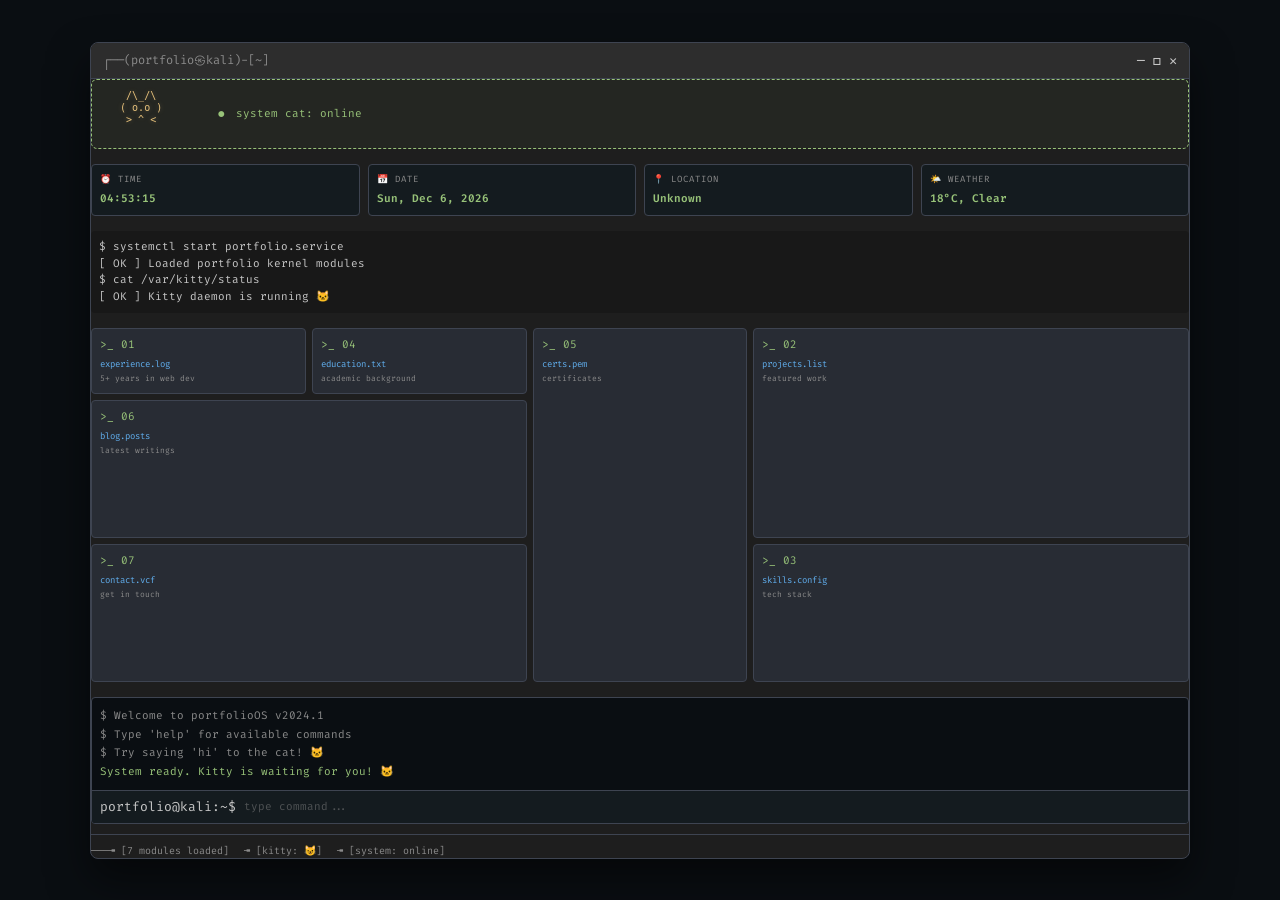
==== di9star/index.html @ 5495f99d "Add files via upload" ====
<!DOCTYPE html>
<html lang="en">
<head>
    <meta charset="UTF-8">
    <meta name="viewport" content="width=device-width, initial-scale=1.0">
    <title>portfolioOS | cat-powered terminal</title>
    

    <link rel="stylesheet" href="style.css">
    

    <link href="https://fonts.googleapis.com/css2?family=Fira+Code:wght@300;400;600;700&display=swap" rel="stylesheet">
</head>
<body>
    <div class="terminal-container">
        <!-- Terminal Header -->
        <div class="terminal-header">
            <div class="terminal-title">
                <span class="ascii-art">┌──(portfolio㉿kali)-[~]</span>
            </div>
            <div class="terminal-controls">
                <span class="control minimize">─</span>
                <span class="control maximize">□</span>
                <span class="control close">✕</span>
            </div>
        </div>


        <div class="terminal-body">

            <div class="kitty-section">
                <pre class="kitty-ascii" id="kitty">
    /\_/\
   ( o.o )
    > ^ <
                </pre>
                <div class="kitty-status">
                    <span class="status-blink">●</span> system cat: online
                </div>
            </div>


            <div class="widget-grid">
                <div class="widget time-widget">
                    <span class="widget-label">⏰ TIME</span>
                    <span class="widget-value" id="current-time">--:--:--</span>
                </div>
                <div class="widget date-widget">
                    <span class="widget-label">📅 DATE</span>
                    <span class="widget-value" id="current-date">--- -- ----</span>
                </div>
                <div class="widget location-widget">
                    <span class="widget-label">📍 LOCATION</span>
                    <span class="widget-value" id="user-location">detecting...</span>
                </div>
                <div class="widget weather-widget">
                    <span class="widget-label">🌤️ WEATHER</span>
                    <span class="widget-value" id="weather">loading...</span>
                </div>
            </div>


            <div class="boot-sequence">
                <p><span class="prompt">$</span> systemctl start portfolio.service</p>
                <p class="success">[  OK  ] Loaded portfolio kernel modules</p>
                <p><span class="prompt">$</span> cat /var/kitty/status</p>
                <p class="success">[  OK  ] Kitty daemon is running 🐱</p>
            </div>


            <div class="parent">

                <div class="div1" data-project="1" data-type="experience">
                    <h2>>_ 01</h2>
                    <span class="project-type">experience.log</span>
                    <span class="project-desc">5+ years in web dev</span>
                    <div class="project-details hidden">
                        • Senior Frontend Dev @ TechCorp (2022-now)<br>
                        • Full Stack @ StartupX (2020-2022)<br>
                        • Freelance (2018-2020)
                    </div>
                </div>
                

                <div class="div2" data-project="2" data-type="projects">
                    <h2>>_ 02</h2>
                    <span class="project-type">projects.list</span>
                    <span class="project-desc">featured work</span>
                    <div class="project-details hidden">
                        • E-commerce platform (React/Node)<br>
                        • Mobile banking app (React Native)<br>
                        • PortfolioOS (you're here!)
                    </div>
                </div>
                

                <div class="div3" data-project="3" data-type="skills">
                    <h2>>_ 03</h2>
                    <span class="project-type">skills.config</span>
                    <span class="project-desc">tech stack</span>
                    <div class="project-details hidden">
                        • Frontend: React, Vue, Svelte<br>
                        • Backend: Node, Python, Go<br>
                        • DevOps: Docker, AWS, CI/CD
                    </div>
                </div>
                

                <div class="div4" data-project="4" data-type="education">
                    <h2>>_ 04</h2>
                    <span class="project-type">education.txt</span>
                    <span class="project-desc">academic background</span>
                    <div class="project-details hidden">
                        • MS Computer Science @ Stanford<br>
                        • BS Software Engineering @ MIT<br>
                        • Certifications: AWS, GCP
                    </div>
                </div>
                

                <div class="div5" data-project="5" data-type="certifications">
                    <h2>>_ 05</h2>
                    <span class="project-type">certs.pem</span>
                    <span class="project-desc">certificates</span>
                    <div class="project-details hidden">
                        • AWS Solutions Architect<br>
                        • Google Cloud Professional<br>
                        • Meta Frontend Developer
                    </div>
                </div>
                

                <div class="div6" data-project="6" data-type="blog">
                    <h2>>_ 06</h2>
                    <span class="project-type">blog.posts</span>
                    <span class="project-desc">latest writings</span>
                    <div class="project-details hidden">
                        • "Building PortfolioOS"<br>
                        • "Cat-driven Development"<br>
                        • "Terminal Aesthetics in 2024"
                    </div>
                </div>
                

                <div class="div7" data-project="7" data-type="contact">
                    <h2>>_ 07</h2>
                    <span class="project-type">contact.vcf</span>
                    <span class="project-desc">get in touch</span>
                    <div class="project-details hidden">
                        • GitHub: @portfolio-cat<br>
                        • LinkedIn: /in/portfolio-os<br>
                        • Email: cat@portfolio.os
                    </div>
                </div>
            </div>


            <div class="interactive-terminal">
                <div class="terminal-output" id="terminal-output">
                    <p><span class="prompt">$</span> Welcome to portfolioOS v2024.1</p>
                    <p><span class="prompt">$</span> Type 'help' for available commands</p>
                    <p><span class="prompt">$</span> Try saying 'hi' to the cat! 🐱</p>
                </div>
                <div class="terminal-input-line">
                    <span class="prompt">portfolio@kali:~$</span>
                    <input type="text" class="terminal-input" id="terminal-input" placeholder="type command..." autofocus>
                </div>
            </div>


            <div class="terminal-footer">
                <div class="status-line">
                    <span class="status-item">───╼ [7 modules loaded]</span>
                    <span class="status-item">╼ [kitty: 😺]</span>
                    <span class="status-item">╼ [system: online]</span>
                </div>
            </div>
        </div>
    </div>


    <script src="script.js"></script>
</body>
</html>
---- di9star/style.css ----
* {
  margin: 0;
  padding: 0;
  box-sizing: border-box;
}

:root {

  --bg-primary: #0a0e12;
  --bg-secondary: #141b1f;
  --bg-terminal: #1e1e1e;
  --bg-header: #2d2d2d;
  --text-primary: #c7c7c7;
  --text-secondary: #8a8a8a;
  --text-green: #98c379;
  --text-blue: #61afef;
  --text-purple: #c678dd;
  --text-yellow: #e5c07b;
  --text-red: #e06c75;
  --border-color: #3e4451;
  --success: #98c379;
  --error: #e06c75;
  --warning: #e5c07b;
  

  --grid-1: #282c34;
  --grid-2: #2c313a;
  --grid-3: #313640;
  --grid-4: #353b46;
  --grid-5: #3a404c;
  --grid-6: #3e4552;
  --grid-7: #434a58;
}

body {
  font-family: 'Fira Code', 'Monaco', 'Menlo', monospace;
  background: var(--bg-primary);
  min-height: 100vh;
  display: flex;
  justify-content: center;
  align-items: center;
  padding: 10px;
  color: var(--text-primary);
  line-height: 1.5;
  font-size: 13px;
}


.terminal-container {
  width: 100%;
  max-width: 1100px; 
  background: var(--bg-terminal);
  border-radius: 8px;
  overflow: hidden;
  box-shadow: 0 20px 40px rgba(0, 0, 0, 0.5);
  border: 1px solid var(--border-color);
}


.terminal-header {
  background: var(--bg-header);
  padding: 8px 12px;
  display: flex;
  justify-content: space-between;
  align-items: center;
  border-bottom: 1px solid var(--border-color);
}

.terminal-title {
  color: var(--text-secondary);
  font-size: 12px;
}


.kitty-section {
  display: flex;
  align-items: center;
  gap: 20px;
  margin-bottom: 15px;
  padding: 10px;
  background: rgba(152, 195, 121, 0.05);
  border-radius: 6px;
  border: 1px dashed var(--text-green);
}

.kitty-ascii {
  color: var(--text-yellow);
  font-size: 10px;
  line-height: 1.2;
  text-shadow: 0 0 5px rgba(229, 192, 123, 0.3);
  animation: kitty-bounce 2s infinite ease-in-out;
}

@keyframes kitty-bounce {
  0%, 100% { transform: translateY(0); }
  50% { transform: translateY(-3px); }
}

.kitty-status {
  color: var(--text-green);
  font-size: 11px;
}

.status-blink {
  animation: blink 1s infinite;
  color: var(--text-green);
  margin-right: 4px;
}


.widget-grid {
  display: grid;
  grid-template-columns: repeat(4, 1fr);
  gap: 8px;
  margin-bottom: 15px;
}

.widget {
  background: var(--bg-secondary);
  border: 1px solid var(--border-color);
  border-radius: 4px;
  padding: 8px;
  display: flex;
  flex-direction: column;
}

.widget-label {
  font-size: 9px;
  color: var(--text-secondary);
  text-transform: uppercase;
  letter-spacing: 1px;
  margin-bottom: 4px;
}

.widget-value {
  font-size: 11px;
  color: var(--text-green);
  font-weight: 600;
}


.boot-sequence {
  margin-bottom: 15px;
  font-size: 11px;
  background: rgba(0, 0, 0, 0.2);
  padding: 8px;
  border-radius: 4px;
}

.parent {
  display: grid;
  grid-template-columns: repeat(5, 1fr);
  grid-template-rows: repeat(5, 1fr);
  gap: 6px;
  margin: 15px 0;
  min-height: 300px;
}

.parent > div {
  background: var(--grid-1);
  border: 1px solid var(--border-color);
  border-radius: 4px;
  padding: 8px;
  display: flex;
  flex-direction: column;
  font-family: 'Fira Code', monospace;
  color: var(--text-primary);
  transition: all 0.2s ease;
  cursor: pointer;
  position: relative;
  overflow: hidden;
  font-size: 11px;
}

.parent > div:hover {
  border-color: var(--text-green);
  box-shadow: 0 0 10px rgba(152, 195, 121, 0.2);
  transform: translateY(-1px);
}

.parent > div h2 {
  font-size: 11px;
  color: var(--text-green);
  margin-bottom: 4px;
  font-weight: 400;
}

.project-type {
  font-size: 9px;
  color: var(--text-blue);
  margin-bottom: 2px;
}

.project-desc {
  font-size: 8px;
  color: var(--text-secondary);
}

.project-details {
  font-size: 8px;
  color: var(--text-yellow);
  margin-top: 4px;
  padding-top: 4px;
  border-top: 1px dashed var(--border-color);
  line-height: 1.3;
}

.project-details.hidden {
  display: none;
}


.div1 { grid-column: 1; grid-row: 1; }
.div2 { grid-column: span 2 / span 2; grid-row: span 3 / span 3; grid-column-start: 4; grid-row-start: 1; }
.div3 { grid-column: span 2 / span 2; grid-row: span 2 / span 2; grid-column-start: 4; grid-row-start: 4; }
.div4 { grid-column-start: 2; grid-row-start: 1; }
.div5 { grid-row: span 5 / span 5; grid-column-start: 3; grid-row-start: 1; }
.div6 { grid-column: span 2 / span 2; grid-row: span 2 / span 2; grid-column-start: 1; grid-row-start: 2; }
.div7 { grid-column: span 2 / span 2; grid-row: span 2 / span 2; grid-column-start: 1; grid-row-start: 4; }


.interactive-terminal {
  background: var(--bg-primary);
  border: 1px solid var(--border-color);
  border-radius: 4px;
  margin: 10px 0;
  overflow: hidden;
}

.terminal-output {
  padding: 8px;
  min-height: 60px;
  max-height: 100px;
  overflow-y: auto;
  font-size: 11px;
  border-bottom: 1px solid var(--border-color);
}

.terminal-output p {
  margin: 2px 0;
  color: var(--text-secondary);
}

.terminal-input-line {
  padding: 6px 8px;
  display: flex;
  align-items: center;
  gap: 8px;
  background: var(--bg-secondary);
}

.terminal-input {
  background: transparent;
  border: none;
  color: var(--text-green);
  font-family: 'Fira Code', monospace;
  font-size: 11px;
  flex: 1;
  outline: none;
}

.terminal-input::placeholder {
  color: var(--text-secondary);
  opacity: 0.5;
}


.terminal-footer {
  margin-top: 10px;
  padding-top: 8px;
  border-top: 1px solid var(--border-color);
}

.status-line {
  display: flex;
  gap: 15px;
  font-size: 10px;
  color: var(--text-secondary);
}


@keyframes blink {
  0%, 50% { opacity: 1; }
  51%, 100% { opacity: 0; }
}


@media (max-width: 768px) {
  .widget-grid {
      grid-template-columns: repeat(2, 1fr);
  }
  
  .parent {
      grid-template-columns: repeat(2, 1fr);
      grid-template-rows: auto;
  }
  
  .parent > div {
      grid-column: auto !important;
      grid-row: auto !important;
  }
  
  .kitty-section {
      flex-direction: column;
      text-align: center;
  }
}
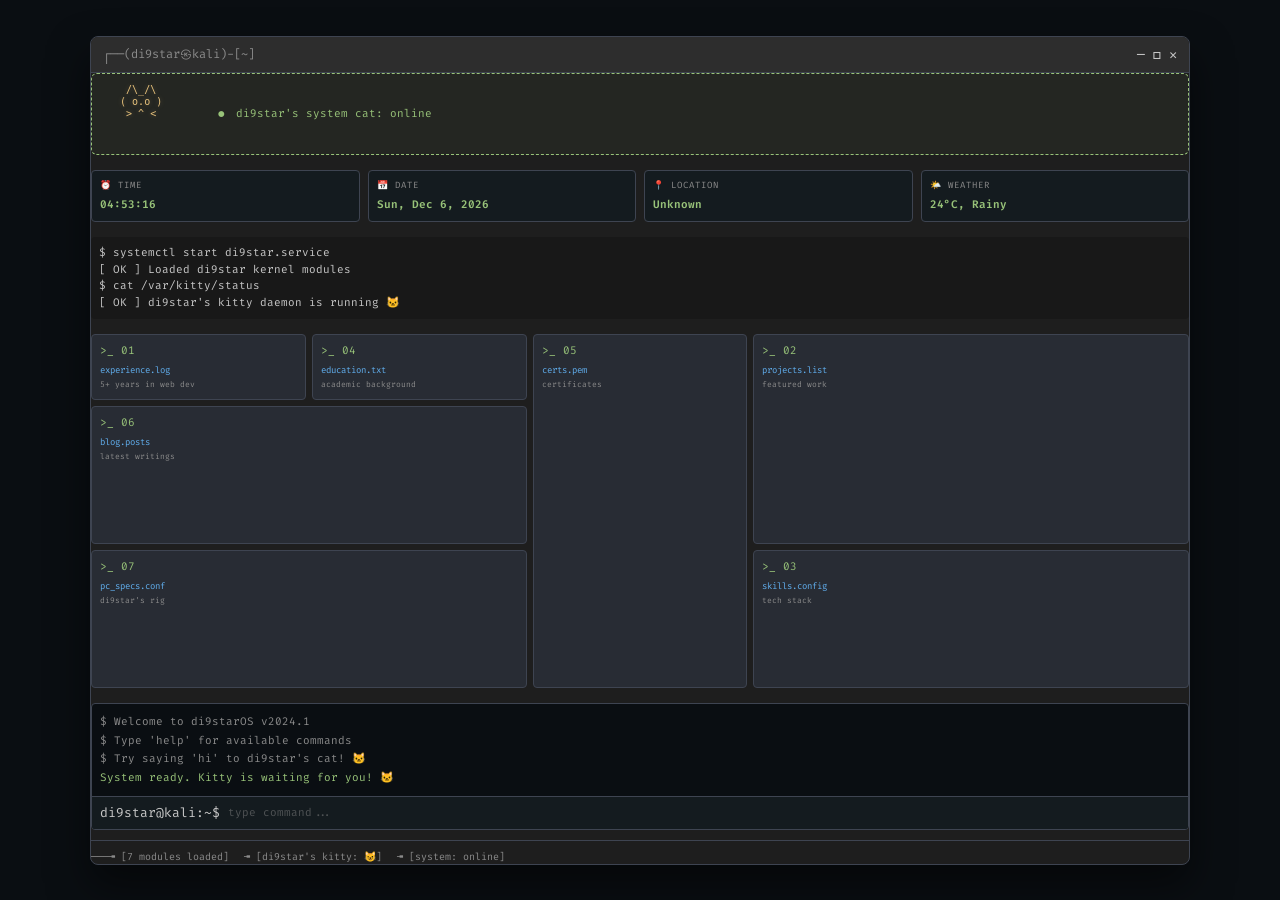
==== commit 1560c92d: "Update index.html" ====
--- a/di9star/index.html
+++ b/di9star/index.html
@@ -3,7 +3,7 @@
 <head>
     <meta charset="UTF-8">
     <meta name="viewport" content="width=device-width, initial-scale=1.0">
-    <title>portfolioOS | cat-powered terminal</title>
+    <title>di9starOS | personal terminal portfolio</title>
     
 
     <link rel="stylesheet" href="style.css">
@@ -13,10 +13,10 @@
 </head>
 <body>
     <div class="terminal-container">
-        <!-- Terminal Header -->
+
         <div class="terminal-header">
             <div class="terminal-title">
-                <span class="ascii-art">┌──(portfolio㉿kali)-[~]</span>
+                <span class="ascii-art">┌──(di9star㉿kali)-[~]</span>
             </div>
             <div class="terminal-controls">
                 <span class="control minimize">─</span>
@@ -33,9 +33,10 @@
     /\_/\
    ( o.o )
     > ^ <
+
                 </pre>
                 <div class="kitty-status">
-                    <span class="status-blink">●</span> system cat: online
+                    <span class="status-blink">●</span> di9star's system cat: online
                 </div>
             </div>
 
@@ -61,10 +62,10 @@
 
 
             <div class="boot-sequence">
-                <p><span class="prompt">$</span> systemctl start portfolio.service</p>
-                <p class="success">[  OK  ] Loaded portfolio kernel modules</p>
+                <p><span class="prompt">$</span> systemctl start di9star.service</p>
+                <p class="success">[  OK  ] Loaded di9star kernel modules</p>
                 <p><span class="prompt">$</span> cat /var/kitty/status</p>
-                <p class="success">[  OK  ] Kitty daemon is running 🐱</p>
+                <p class="success">[  OK  ] di9star's kitty daemon is running 🐱</p>
             </div>
 
 
@@ -89,7 +90,7 @@
                     <div class="project-details hidden">
                         • E-commerce platform (React/Node)<br>
                         • Mobile banking app (React Native)<br>
-                        • PortfolioOS (you're here!)
+                        • nastuhOS (you're here!)
                     </div>
                 </div>
                 
@@ -135,21 +136,23 @@
                     <span class="project-type">blog.posts</span>
                     <span class="project-desc">latest writings</span>
                     <div class="project-details hidden">
-                        • "Building PortfolioOS"<br>
+                        • "Building di9starOS"<br>
                         • "Cat-driven Development"<br>
                         • "Terminal Aesthetics in 2024"
                     </div>
                 </div>
                 
 
-                <div class="div7" data-project="7" data-type="contact">
+                <div class="div7" data-project="7" data-type="pcspecs">
                     <h2>>_ 07</h2>
-                    <span class="project-type">contact.vcf</span>
-                    <span class="project-desc">get in touch</span>
+                    <span class="project-type">pc_specs.conf</span>
+                    <span class="project-desc">di9star's rig</span>
                     <div class="project-details hidden">
-                        • GitHub: @portfolio-cat<br>
-                        • LinkedIn: /in/portfolio-os<br>
-                        • Email: cat@portfolio.os
+                        • CPU: AMD Ryzen 9 7950X<br>
+                        • GPU: NVIDIA RTX 4090 24GB<br>
+                        • RAM: 64GB DDR5 6000MHz<br>
+                        • STORAGE: 2TB NVMe + 4TB HDD<br>
+                        • OS: Arch Linux + Windows 11
                     </div>
                 </div>
             </div>
@@ -157,12 +160,12 @@
 
             <div class="interactive-terminal">
                 <div class="terminal-output" id="terminal-output">
-                    <p><span class="prompt">$</span> Welcome to portfolioOS v2024.1</p>
+                    <p><span class="prompt">$</span> Welcome to di9starOS v2024.1</p>
                     <p><span class="prompt">$</span> Type 'help' for available commands</p>
-                    <p><span class="prompt">$</span> Try saying 'hi' to the cat! 🐱</p>
+                    <p><span class="prompt">$</span> Try saying 'hi' to di9star's cat! 🐱</p>
                 </div>
                 <div class="terminal-input-line">
-                    <span class="prompt">portfolio@kali:~$</span>
+                    <span class="prompt">di9star@kali:~$</span>
                     <input type="text" class="terminal-input" id="terminal-input" placeholder="type command..." autofocus>
                 </div>
             </div>
@@ -171,7 +174,7 @@
             <div class="terminal-footer">
                 <div class="status-line">
                     <span class="status-item">───╼ [7 modules loaded]</span>
-                    <span class="status-item">╼ [kitty: 😺]</span>
+                    <span class="status-item">╼ [di9star's kitty: 😺]</span>
                     <span class="status-item">╼ [system: online]</span>
                 </div>
             </div>
@@ -181,4 +184,4 @@
 
     <script src="script.js"></script>
 </body>
-</html>+</html>
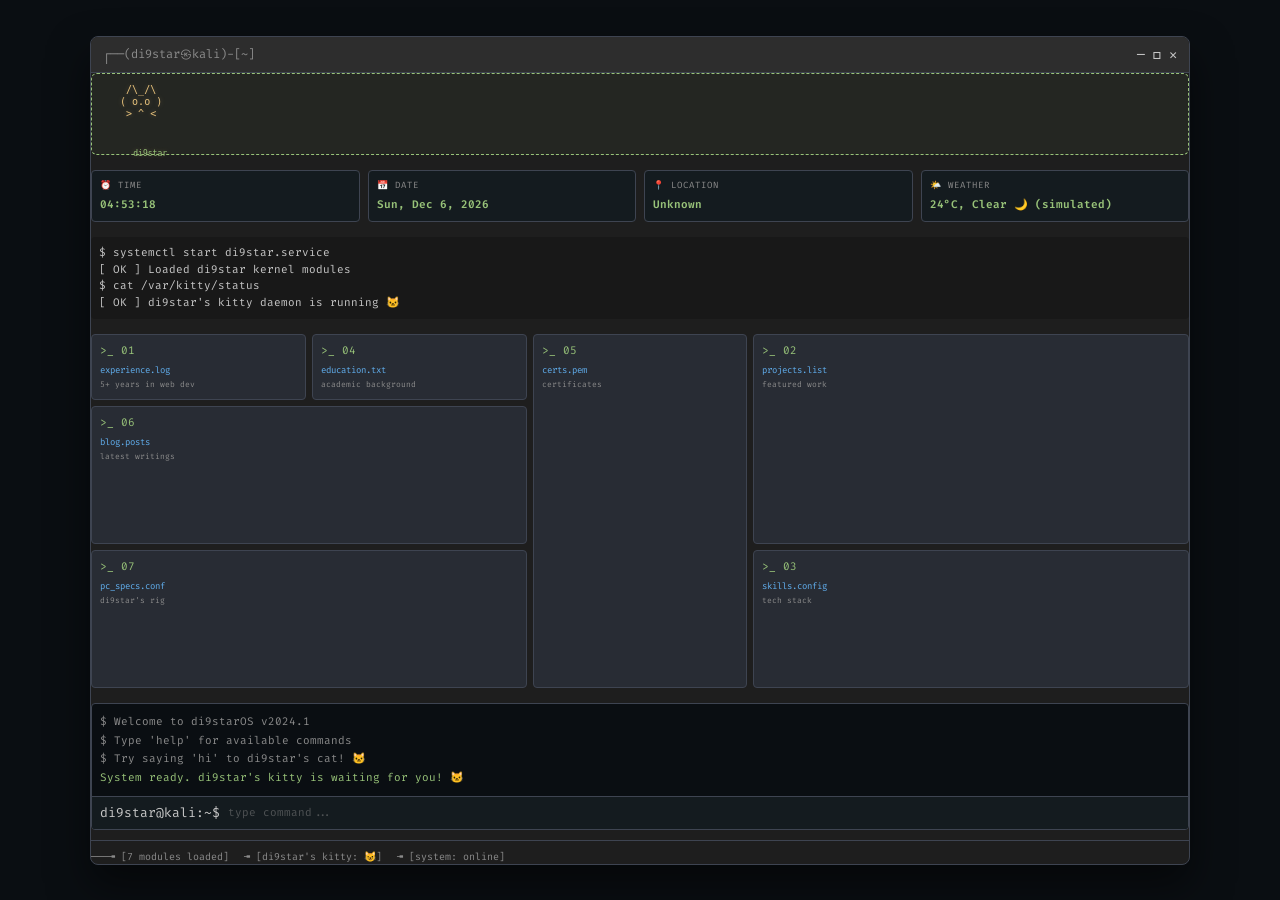
==== commit 25cedee2: "Update index.html" ====
--- a/di9star/index.html
+++ b/di9star/index.html
@@ -35,9 +35,6 @@
     > ^ <
 
                 </pre>
-                <div class="kitty-status">
-                    <span class="status-blink">●</span> di9star's system cat: online
-                </div>
             </div>
 
 
--- a/di9star/style.css
+++ b/di9star/style.css
@@ -305,4 +305,36 @@
       flex-direction: column;
       text-align: center;
   }
-}+}
+
+
+.div7 .project-details {
+  color: var(--text-purple);
+  font-weight: 600;
+}
+
+.div7 .project-details::before {
+  content: "🖥️";
+  margin-right: 4px;
+}
+
+
+.kitty-ascii {
+  color: var(--text-yellow);
+  font-size: 10px;
+  line-height: 1.2;
+  text-shadow: 0 0 5px rgba(229, 192, 123, 0.3);
+  animation: kitty-bounce 2s infinite ease-in-out;
+  position: relative;
+}
+
+.kitty-ascii::after {
+  content: "di9star";
+  position: absolute;
+  bottom: -15px;
+  left: 50%;
+  transform: translateX(-50%);
+  font-size: 8px;
+  color: var(--text-green);
+  white-space: nowrap;
+}
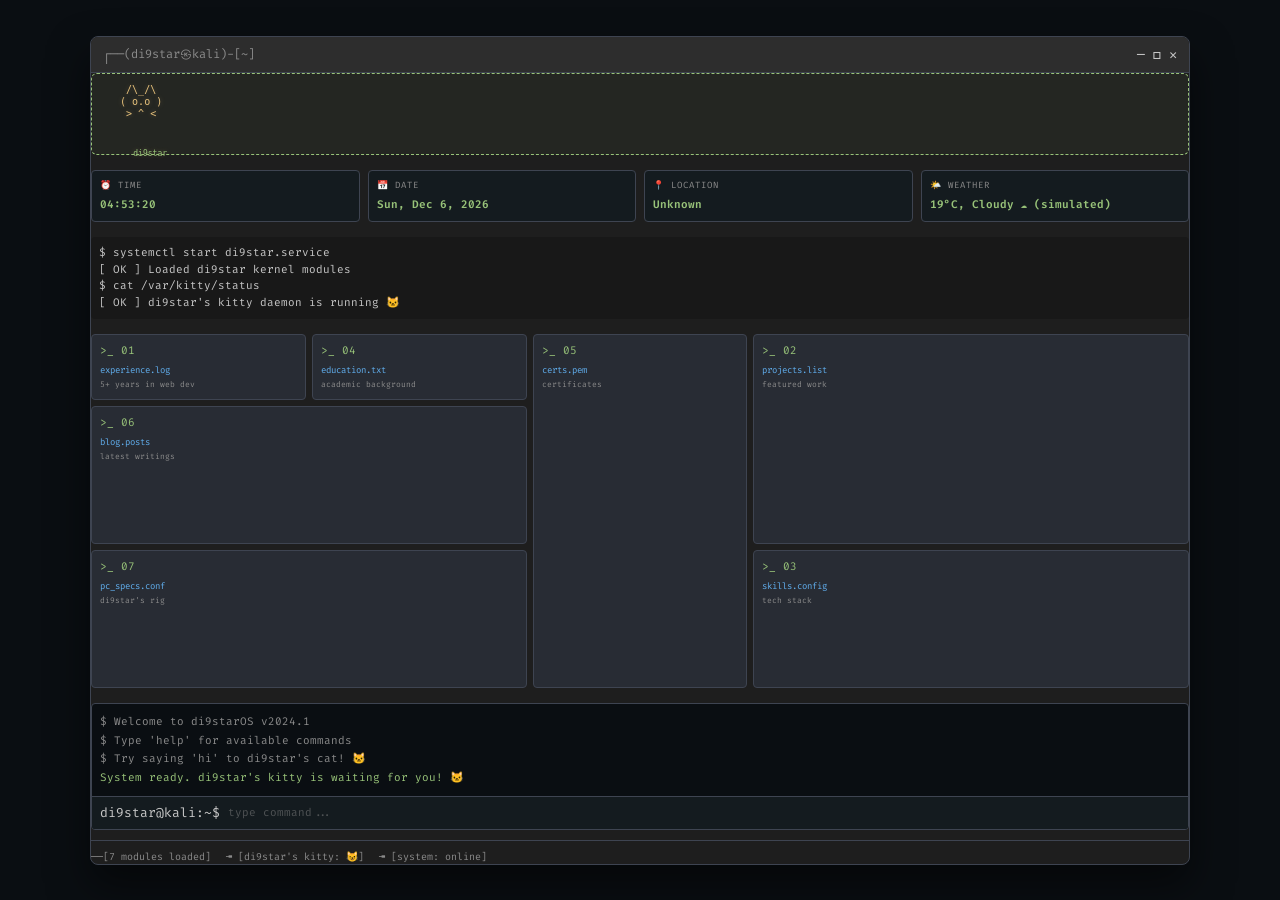
==== commit d9f733e8: "Update index.html" ====
--- a/di9star/index.html
+++ b/di9star/index.html
@@ -147,9 +147,9 @@
                     <div class="project-details hidden">
                         • CPU: AMD Ryzen 9 7950X<br>
                         • GPU: NVIDIA RTX 4090 24GB<br>
-                        • RAM: 64GB DDR5 6000MHz<br>
+                        • RAM: 16GB DDR5 6000MHz<br>
                         • STORAGE: 2TB NVMe + 4TB HDD<br>
-                        • OS: Arch Linux + Windows 11
+                        • OS: Arch Linux + Windows 11 + MacOs
                     </div>
                 </div>
             </div>
@@ -170,7 +170,7 @@
 
             <div class="terminal-footer">
                 <div class="status-line">
-                    <span class="status-item">───╼ [7 modules loaded]</span>
+                    <span class="status-item">──[7 modules loaded]</span>
                     <span class="status-item">╼ [di9star's kitty: 😺]</span>
                     <span class="status-item">╼ [system: online]</span>
                 </div>
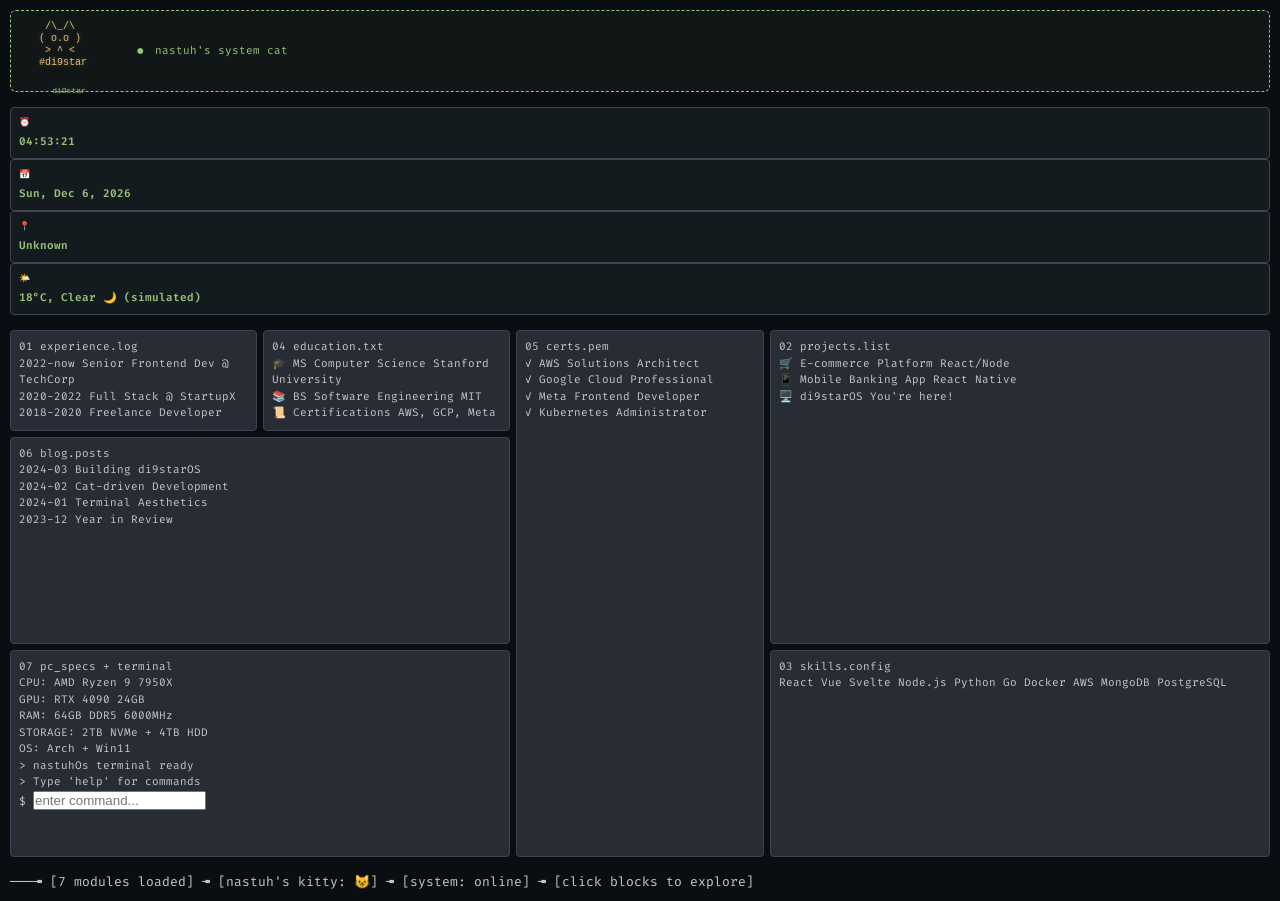
==== commit 701acd55: "Update index.html" ====
--- a/di9star/index.html
+++ b/di9star/index.html
@@ -3,182 +3,249 @@
 <head>
     <meta charset="UTF-8">
     <meta name="viewport" content="width=device-width, initial-scale=1.0">
-    <title>di9starOS | personal terminal portfolio</title>
-    
-
+    <title>nastuhOs | terminal grid</title>
+    
+ 
     <link rel="stylesheet" href="style.css">
     
 
     <link href="https://fonts.googleapis.com/css2?family=Fira+Code:wght@300;400;600;700&display=swap" rel="stylesheet">
 </head>
 <body>
-    <div class="terminal-container">
-
-        <div class="terminal-header">
-            <div class="terminal-title">
-                <span class="ascii-art">┌──(di9star㉿kali)-[~]</span>
-            </div>
-            <div class="terminal-controls">
-                <span class="control minimize">─</span>
-                <span class="control maximize">□</span>
-                <span class="control close">✕</span>
-            </div>
-        </div>
-
-
-        <div class="terminal-body">
-
+    <div class="container">
+    
+        <div class="top-bar">
             <div class="kitty-section">
                 <pre class="kitty-ascii" id="kitty">
     /\_/\
    ( o.o )
     > ^ <
-
+   #di9star
                 </pre>
-            </div>
-
-
-            <div class="widget-grid">
-                <div class="widget time-widget">
-                    <span class="widget-label">⏰ TIME</span>
+                <div class="kitty-status">
+                    <span class="status-blink">●</span> nastuh's system cat
+                </div>
+            </div>
+
+            <div class="widgets">
+                <div class="widget">
+                    <span class="widget-label">⏰</span>
                     <span class="widget-value" id="current-time">--:--:--</span>
                 </div>
-                <div class="widget date-widget">
-                    <span class="widget-label">📅 DATE</span>
+                <div class="widget">
+                    <span class="widget-label">📅</span>
                     <span class="widget-value" id="current-date">--- -- ----</span>
                 </div>
-                <div class="widget location-widget">
-                    <span class="widget-label">📍 LOCATION</span>
+                <div class="widget">
+                    <span class="widget-label">📍</span>
                     <span class="widget-value" id="user-location">detecting...</span>
                 </div>
-                <div class="widget weather-widget">
-                    <span class="widget-label">🌤️ WEATHER</span>
+                <div class="widget">
+                    <span class="widget-label">🌤️</span>
                     <span class="widget-value" id="weather">loading...</span>
                 </div>
             </div>
-
-
-            <div class="boot-sequence">
-                <p><span class="prompt">$</span> systemctl start di9star.service</p>
-                <p class="success">[  OK  ] Loaded di9star kernel modules</p>
-                <p><span class="prompt">$</span> cat /var/kitty/status</p>
-                <p class="success">[  OK  ] di9star's kitty daemon is running 🐱</p>
-            </div>
-
-
-            <div class="parent">
-
-                <div class="div1" data-project="1" data-type="experience">
-                    <h2>>_ 01</h2>
-                    <span class="project-type">experience.log</span>
-                    <span class="project-desc">5+ years in web dev</span>
-                    <div class="project-details hidden">
-                        • Senior Frontend Dev @ TechCorp (2022-now)<br>
-                        • Full Stack @ StartupX (2020-2022)<br>
-                        • Freelance (2018-2020)
-                    </div>
-                </div>
-                
-
-                <div class="div2" data-project="2" data-type="projects">
-                    <h2>>_ 02</h2>
-                    <span class="project-type">projects.list</span>
-                    <span class="project-desc">featured work</span>
-                    <div class="project-details hidden">
-                        • E-commerce platform (React/Node)<br>
-                        • Mobile banking app (React Native)<br>
-                        • nastuhOS (you're here!)
-                    </div>
-                </div>
-                
-
-                <div class="div3" data-project="3" data-type="skills">
-                    <h2>>_ 03</h2>
-                    <span class="project-type">skills.config</span>
-                    <span class="project-desc">tech stack</span>
-                    <div class="project-details hidden">
-                        • Frontend: React, Vue, Svelte<br>
-                        • Backend: Node, Python, Go<br>
-                        • DevOps: Docker, AWS, CI/CD
-                    </div>
-                </div>
-                
-
-                <div class="div4" data-project="4" data-type="education">
-                    <h2>>_ 04</h2>
-                    <span class="project-type">education.txt</span>
-                    <span class="project-desc">academic background</span>
-                    <div class="project-details hidden">
-                        • MS Computer Science @ Stanford<br>
-                        • BS Software Engineering @ MIT<br>
-                        • Certifications: AWS, GCP
-                    </div>
-                </div>
-                
-
-                <div class="div5" data-project="5" data-type="certifications">
-                    <h2>>_ 05</h2>
-                    <span class="project-type">certs.pem</span>
-                    <span class="project-desc">certificates</span>
-                    <div class="project-details hidden">
-                        • AWS Solutions Architect<br>
-                        • Google Cloud Professional<br>
-                        • Meta Frontend Developer
-                    </div>
-                </div>
-                
-
-                <div class="div6" data-project="6" data-type="blog">
-                    <h2>>_ 06</h2>
-                    <span class="project-type">blog.posts</span>
-                    <span class="project-desc">latest writings</span>
-                    <div class="project-details hidden">
-                        • "Building di9starOS"<br>
-                        • "Cat-driven Development"<br>
-                        • "Terminal Aesthetics in 2024"
-                    </div>
-                </div>
-                
-
-                <div class="div7" data-project="7" data-type="pcspecs">
-                    <h2>>_ 07</h2>
-                    <span class="project-type">pc_specs.conf</span>
-                    <span class="project-desc">di9star's rig</span>
-                    <div class="project-details hidden">
-                        • CPU: AMD Ryzen 9 7950X<br>
-                        • GPU: NVIDIA RTX 4090 24GB<br>
-                        • RAM: 16GB DDR5 6000MHz<br>
-                        • STORAGE: 2TB NVMe + 4TB HDD<br>
-                        • OS: Arch Linux + Windows 11 + MacOs
-                    </div>
-                </div>
-            </div>
-
-
-            <div class="interactive-terminal">
-                <div class="terminal-output" id="terminal-output">
-                    <p><span class="prompt">$</span> Welcome to di9starOS v2024.1</p>
-                    <p><span class="prompt">$</span> Type 'help' for available commands</p>
-                    <p><span class="prompt">$</span> Try saying 'hi' to di9star's cat! 🐱</p>
-                </div>
-                <div class="terminal-input-line">
-                    <span class="prompt">di9star@kali:~$</span>
-                    <input type="text" class="terminal-input" id="terminal-input" placeholder="type command..." autofocus>
-                </div>
-            </div>
-
-
-            <div class="terminal-footer">
-                <div class="status-line">
-                    <span class="status-item">──[7 modules loaded]</span>
-                    <span class="status-item">╼ [di9star's kitty: 😺]</span>
-                    <span class="status-item">╼ [system: online]</span>
-                </div>
-            </div>
+        </div>
+
+        <div class="parent">
+           
+            <div class="div1" data-project="1">
+                <div class="block-header">
+                    <span class="block-number">01</span>
+                    <span class="block-type">experience.log</span>
+                </div>
+                <div class="block-content">
+                    <div class="block-item">
+                        <span class="item-year">2022-now</span>
+                        <span class="item-title">Senior Frontend Dev @ TechCorp</span>
+                    </div>
+                    <div class="block-item">
+                        <span class="item-year">2020-2022</span>
+                        <span class="item-title">Full Stack @ StartupX</span>
+                    </div>
+                    <div class="block-item">
+                        <span class="item-year">2018-2020</span>
+                        <span class="item-title">Freelance Developer</span>
+                    </div>
+                </div>
+            </div>
+            
+           
+            <div class="div2" data-project="2">
+                <div class="block-header">
+                    <span class="block-number">02</span>
+                    <span class="block-type">projects.list</span>
+                </div>
+                <div class="block-content">
+                    <div class="block-item">
+                        <span class="item-icon">🛒</span>
+                        <span class="item-title">E-commerce Platform</span>
+                        <span class="item-tech">React/Node</span>
+                    </div>
+                    <div class="block-item">
+                        <span class="item-icon">📱</span>
+                        <span class="item-title">Mobile Banking App</span>
+                        <span class="item-tech">React Native</span>
+                    </div>
+                    <div class="block-item">
+                        <span class="item-icon">🖥️</span>
+                        <span class="item-title">di9starOS</span>
+                        <span class="item-tech">You're here!</span>
+                    </div>
+                </div>
+            </div>
+            
+            
+            <div class="div3" data-project="3">
+                <div class="block-header">
+                    <span class="block-number">03</span>
+                    <span class="block-type">skills.config</span>
+                </div>
+                <div class="block-content">
+                    <div class="skill-tags">
+                        <span class="skill-tag">React</span>
+                        <span class="skill-tag">Vue</span>
+                        <span class="skill-tag">Svelte</span>
+                        <span class="skill-tag">Node.js</span>
+                        <span class="skill-tag">Python</span>
+                        <span class="skill-tag">Go</span>
+                        <span class="skill-tag">Docker</span>
+                        <span class="skill-tag">AWS</span>
+                        <span class="skill-tag">MongoDB</span>
+                        <span class="skill-tag">PostgreSQL</span>
+                    </div>
+                </div>
+            </div>
+            
+           
+            <div class="div4" data-project="4">
+                <div class="block-header">
+                    <span class="block-number">04</span>
+                    <span class="block-type">education.txt</span>
+                </div>
+                <div class="block-content">
+                    <div class="block-item">
+                        <span class="item-degree">🎓 MS Computer Science</span>
+                        <span class="item-school">Stanford University</span>
+                    </div>
+                    <div class="block-item">
+                        <span class="item-degree">📚 BS Software Engineering</span>
+                        <span class="item-school">MIT</span>
+                    </div>
+                    <div class="block-item">
+                        <span class="item-degree">📜 Certifications</span>
+                        <span class="item-school">AWS, GCP, Meta</span>
+                    </div>
+                </div>
+            </div>
+            
+           
+            <div class="div5" data-project="5">
+                <div class="block-header">
+                    <span class="block-number">05</span>
+                    <span class="block-type">certs.pem</span>
+                </div>
+                <div class="block-content">
+                    <div class="cert-item">
+                        <span class="cert-badge">✓</span>
+                        AWS Solutions Architect
+                    </div>
+                    <div class="cert-item">
+                        <span class="cert-badge">✓</span>
+                        Google Cloud Professional
+                    </div>
+                    <div class="cert-item">
+                        <span class="cert-badge">✓</span>
+                        Meta Frontend Developer
+                    </div>
+                    <div class="cert-item">
+                        <span class="cert-badge">✓</span>
+                        Kubernetes Administrator
+                    </div>
+                </div>
+            </div>
+            
+            
+            <div class="div6" data-project="6">
+                <div class="block-header">
+                    <span class="block-number">06</span>
+                    <span class="block-type">blog.posts</span>
+                </div>
+                <div class="block-content">
+                    <div class="blog-post">
+                        <span class="post-date">2024-03</span>
+                        <span class="post-title">Building di9starOS</span>
+                    </div>
+                    <div class="blog-post">
+                        <span class="post-date">2024-02</span>
+                        <span class="post-title">Cat-driven Development</span>
+                    </div>
+                    <div class="blog-post">
+                        <span class="post-date">2024-01</span>
+                        <span class="post-title">Terminal Aesthetics</span>
+                    </div>
+                    <div class="blog-post">
+                        <span class="post-date">2023-12</span>
+                        <span class="post-title">Year in Review</span>
+                    </div>
+                </div>
+            </div>
+            
+            
+            <div class="div7" data-project="7">
+                <div class="block-header">
+                    <span class="block-number">07</span>
+                    <span class="block-type">pc_specs + terminal</span>
+                </div>
+                <div class="block-content split-content">
+                    <div class="specs-section">
+                        <div class="spec-item">
+                            <span class="spec-label">CPU:</span>
+                            <span class="spec-value">AMD Ryzen 9 7950X</span>
+                        </div>
+                        <div class="spec-item">
+                            <span class="spec-label">GPU:</span>
+                            <span class="spec-value">RTX 4090 24GB</span>
+                        </div>
+                        <div class="spec-item">
+                            <span class="spec-label">RAM:</span>
+                            <span class="spec-value">64GB DDR5 6000MHz</span>
+                        </div>
+                        <div class="spec-item">
+                            <span class="spec-label">STORAGE:</span>
+                            <span class="spec-value">2TB NVMe + 4TB HDD</span>
+                        </div>
+                        <div class="spec-item">
+                            <span class="spec-label">OS:</span>
+                            <span class="spec-value">Arch + Win11</span>
+                        </div>
+                    </div>
+                    
+                    
+                    <div class="mini-terminal">
+                        <div class="mini-terminal-output" id="mini-terminal-output">
+                            <p>> nastuhOs terminal ready</p>
+                            <p>> Type 'help' for commands</p>
+                        </div>
+                        <div class="mini-terminal-input-line">
+                            <span class="mini-prompt">$</span>
+                            <input type="text" class="mini-terminal-input" id="mini-terminal-input" placeholder="enter command...">
+                        </div>
+                    </div>
+                </div>
+            </div>
+        </div>
+
+       
+        <div class="bottom-bar">
+            <span class="status-item">───╼ [7 modules loaded]</span>
+            <span class="status-item">╼ [nastuh's kitty: 😺]</span>
+            <span class="status-item">╼ [system: online]</span>
+            <span class="status-item">╼ [click blocks to explore]</span>
         </div>
     </div>
 
-
+    
     <script src="script.js"></script>
 </body>
 </html>
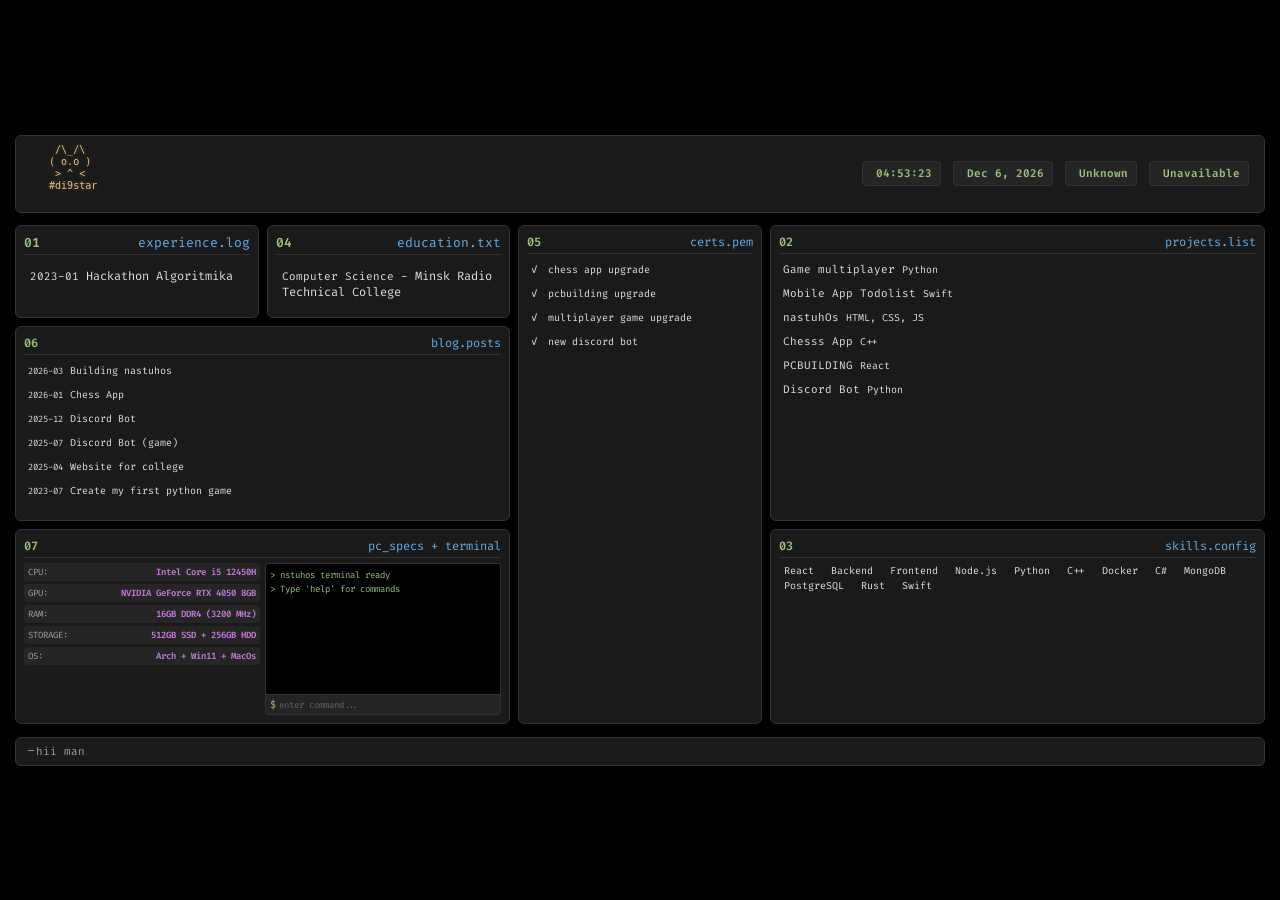
==== commit 35f70979: "Update index.html" ====
--- a/di9star/index.html
+++ b/di9star/index.html
@@ -3,17 +3,17 @@
 <head>
     <meta charset="UTF-8">
     <meta name="viewport" content="width=device-width, initial-scale=1.0">
-    <title>nastuhOs | terminal grid</title>
-    
- 
+    <title>di9starOS | terminal grid</title>
+    
+   
     <link rel="stylesheet" href="style.css">
     
-
+    
     <link href="https://fonts.googleapis.com/css2?family=Fira+Code:wght@300;400;600;700&display=swap" rel="stylesheet">
 </head>
 <body>
     <div class="container">
-    
+     
         <div class="top-bar">
             <div class="kitty-section">
                 <pre class="kitty-ascii" id="kitty">
@@ -22,33 +22,31 @@
     > ^ <
    #di9star
                 </pre>
-                <div class="kitty-status">
-                    <span class="status-blink">●</span> nastuh's system cat
-                </div>
             </div>
 
             <div class="widgets">
                 <div class="widget">
-                    <span class="widget-label">⏰</span>
+                    <span class="widget-label"></span>
                     <span class="widget-value" id="current-time">--:--:--</span>
                 </div>
                 <div class="widget">
-                    <span class="widget-label">📅</span>
+                    <span class="widget-label"></span>
                     <span class="widget-value" id="current-date">--- -- ----</span>
                 </div>
                 <div class="widget">
-                    <span class="widget-label">📍</span>
+                    <span class="widget-label"></span>
                     <span class="widget-value" id="user-location">detecting...</span>
                 </div>
                 <div class="widget">
-                    <span class="widget-label">🌤️</span>
+                    <span class="widget-label"></span>
                     <span class="widget-value" id="weather">loading...</span>
                 </div>
             </div>
         </div>
 
+   
         <div class="parent">
-           
+          
             <div class="div1" data-project="1">
                 <div class="block-header">
                     <span class="block-number">01</span>
@@ -56,21 +54,13 @@
                 </div>
                 <div class="block-content">
                     <div class="block-item">
-                        <span class="item-year">2022-now</span>
-                        <span class="item-title">Senior Frontend Dev @ TechCorp</span>
-                    </div>
-                    <div class="block-item">
-                        <span class="item-year">2020-2022</span>
-                        <span class="item-title">Full Stack @ StartupX</span>
-                    </div>
-                    <div class="block-item">
-                        <span class="item-year">2018-2020</span>
-                        <span class="item-title">Freelance Developer</span>
-                    </div>
-                </div>
-            </div>
-            
-           
+                        <span class="item-year">2023-01</span>
+                        <span class="item-title">Hackathon Algoritmika</span>
+                    </div>
+                </div>
+            </div>
+            
+        
             <div class="div2" data-project="2">
                 <div class="block-header">
                     <span class="block-number">02</span>
@@ -78,24 +68,39 @@
                 </div>
                 <div class="block-content">
                     <div class="block-item">
-                        <span class="item-icon">🛒</span>
-                        <span class="item-title">E-commerce Platform</span>
-                        <span class="item-tech">React/Node</span>
-                    </div>
-                    <div class="block-item">
-                        <span class="item-icon">📱</span>
-                        <span class="item-title">Mobile Banking App</span>
-                        <span class="item-tech">React Native</span>
-                    </div>
-                    <div class="block-item">
-                        <span class="item-icon">🖥️</span>
-                        <span class="item-title">di9starOS</span>
-                        <span class="item-tech">You're here!</span>
-                    </div>
-                </div>
-            </div>
-            
-            
+                        <span class="item-icon"></span>
+                        <span class="item-title">Game multiplayer</span>
+                        <span class="item-tech">Python</span>
+                    </div>
+                    <div class="block-item">
+                        <span class="item-icon"></span>
+                        <span class="item-title">Mobile App Todolist</span>
+                        <span class="item-tech">Swift</span>
+                    </div>
+                    <div class="block-item">
+                        <span class="item-icon"></span>
+                        <span class="item-title">nastuhOs</span>
+                        <span class="item-tech">HTML, CSS, JS</span>
+                    </div>
+                    <div class="block-item">
+                        <span class="item-icon"></span>
+                        <span class="item-title">Chesss App</span>
+                        <span class="item-tech">C++</span>
+                    </div>
+                    <div class="block-item">
+                        <span class="item-icon"></span>
+                        <span class="item-title">PCBUILDING</span>
+                        <span class="item-tech">React</span>
+                    </div>
+                    <div class="block-item">
+                        <span class="item-icon"></span>
+                        <span class="item-title">Discord Bot</span>
+                        <span class="item-tech">Python</span>
+                    </div>
+                </div>
+            </div>
+            
+         
             <div class="div3" data-project="3">
                 <div class="block-header">
                     <span class="block-number">03</span>
@@ -104,20 +109,22 @@
                 <div class="block-content">
                     <div class="skill-tags">
                         <span class="skill-tag">React</span>
-                        <span class="skill-tag">Vue</span>
-                        <span class="skill-tag">Svelte</span>
+                        <span class="skill-tag">Backend</span>
+                        <span class="skill-tag">Frontend</span>
                         <span class="skill-tag">Node.js</span>
                         <span class="skill-tag">Python</span>
-                        <span class="skill-tag">Go</span>
+                        <span class="skill-tag">C++</span>
                         <span class="skill-tag">Docker</span>
-                        <span class="skill-tag">AWS</span>
+                        <span class="skill-tag">C#</span>
                         <span class="skill-tag">MongoDB</span>
                         <span class="skill-tag">PostgreSQL</span>
-                    </div>
-                </div>
-            </div>
-            
-           
+                        <span class="skill-tag">Rust</span>
+                        <span class="skill-tag">Swift</span>
+                    </div>
+                </div>
+            </div>
+            
+      
             <div class="div4" data-project="4">
                 <div class="block-header">
                     <span class="block-number">04</span>
@@ -125,21 +132,14 @@
                 </div>
                 <div class="block-content">
                     <div class="block-item">
-                        <span class="item-degree">🎓 MS Computer Science</span>
-                        <span class="item-school">Stanford University</span>
-                    </div>
-                    <div class="block-item">
-                        <span class="item-degree">📚 BS Software Engineering</span>
-                        <span class="item-school">MIT</span>
-                    </div>
-                    <div class="block-item">
-                        <span class="item-degree">📜 Certifications</span>
-                        <span class="item-school">AWS, GCP, Meta</span>
-                    </div>
-                </div>
-            </div>
-            
-           
+                        <span class="item-degree">Computer Science - </span>
+                        <span class="item-school">Minsk Radio Technical College</span>
+                    </div>
+
+                </div>
+            </div>
+            
+    
             <div class="div5" data-project="5">
                 <div class="block-header">
                     <span class="block-number">05</span>
@@ -148,24 +148,24 @@
                 <div class="block-content">
                     <div class="cert-item">
                         <span class="cert-badge">✓</span>
-                        AWS Solutions Architect
-                    </div>
-                    <div class="cert-item">
-                        <span class="cert-badge">✓</span>
-                        Google Cloud Professional
-                    </div>
-                    <div class="cert-item">
-                        <span class="cert-badge">✓</span>
-                        Meta Frontend Developer
-                    </div>
-                    <div class="cert-item">
-                        <span class="cert-badge">✓</span>
-                        Kubernetes Administrator
-                    </div>
-                </div>
-            </div>
-            
-            
+                        chess app upgrade
+                    </div>
+                    <div class="cert-item">
+                        <span class="cert-badge">✓</span>
+                        pcbuilding upgrade
+                    </div>
+                    <div class="cert-item">
+                        <span class="cert-badge">✓</span>
+                        multiplayer game upgrade
+                    </div>
+                    <div class="cert-item">
+                        <span class="cert-badge">✓</span>
+                        new discord bot
+                    </div>
+                </div>
+            </div>
+            
+        
             <div class="div6" data-project="6">
                 <div class="block-header">
                     <span class="block-number">06</span>
@@ -173,20 +173,28 @@
                 </div>
                 <div class="block-content">
                     <div class="blog-post">
-                        <span class="post-date">2024-03</span>
-                        <span class="post-title">Building di9starOS</span>
-                    </div>
-                    <div class="blog-post">
-                        <span class="post-date">2024-02</span>
-                        <span class="post-title">Cat-driven Development</span>
-                    </div>
-                    <div class="blog-post">
-                        <span class="post-date">2024-01</span>
-                        <span class="post-title">Terminal Aesthetics</span>
-                    </div>
-                    <div class="blog-post">
-                        <span class="post-date">2023-12</span>
-                        <span class="post-title">Year in Review</span>
+                        <span class="post-date">2026-03</span>
+                        <span class="post-title">Building nastuhos</span>
+                    </div>
+                    <div class="blog-post">
+                        <span class="post-date">2026-01</span>
+                        <span class="post-title">Chess App</span>
+                    </div>
+                    <div class="blog-post">
+                        <span class="post-date">2025-12</span>
+                        <span class="post-title">Discord Bot</span>
+                    </div>
+                    <div class="blog-post">
+                        <span class="post-date">2025-07</span>
+                        <span class="post-title">Discord Bot (game)</span>
+                    </div>
+                    <div class="blog-post">
+                        <span class="post-date">2025-04</span>
+                        <span class="post-title">Website for college</span>
+                    </div>
+                    <div class="blog-post">
+                        <span class="post-date">2023-07</span>
+                        <span class="post-title">Create my first python game</span>
                     </div>
                 </div>
             </div>
@@ -201,30 +209,30 @@
                     <div class="specs-section">
                         <div class="spec-item">
                             <span class="spec-label">CPU:</span>
-                            <span class="spec-value">AMD Ryzen 9 7950X</span>
+                            <span class="spec-value">Intel Core i5 12450H</span>
                         </div>
                         <div class="spec-item">
                             <span class="spec-label">GPU:</span>
-                            <span class="spec-value">RTX 4090 24GB</span>
+                            <span class="spec-value">NVIDIA GeForce RTX 4050 8GB</span>
                         </div>
                         <div class="spec-item">
                             <span class="spec-label">RAM:</span>
-                            <span class="spec-value">64GB DDR5 6000MHz</span>
+                            <span class="spec-value">16GB DDR4 (3200 MHz)</span>
                         </div>
                         <div class="spec-item">
                             <span class="spec-label">STORAGE:</span>
-                            <span class="spec-value">2TB NVMe + 4TB HDD</span>
+                            <span class="spec-value">512GB SSD + 256GB HDD</span>
                         </div>
                         <div class="spec-item">
                             <span class="spec-label">OS:</span>
-                            <span class="spec-value">Arch + Win11</span>
+                            <span class="spec-value">Arch + Win11 + MacOs</span>
                         </div>
                     </div>
                     
-                    
+                   
                     <div class="mini-terminal">
                         <div class="mini-terminal-output" id="mini-terminal-output">
-                            <p>> nastuhOs terminal ready</p>
+                            <p>> nstuhos terminal ready</p>
                             <p>> Type 'help' for commands</p>
                         </div>
                         <div class="mini-terminal-input-line">
@@ -236,16 +244,14 @@
             </div>
         </div>
 
-       
+     
         <div class="bottom-bar">
-            <span class="status-item">───╼ [7 modules loaded]</span>
-            <span class="status-item">╼ [nastuh's kitty: 😺]</span>
-            <span class="status-item">╼ [system: online]</span>
-            <span class="status-item">╼ [click blocks to explore]</span>
+            <span class="status-item">hii man</span>
+
         </div>
     </div>
 
-    
+   
     <script src="script.js"></script>
 </body>
 </html>
--- a/di9star/style.css
+++ b/di9star/style.css
@@ -7,96 +7,64 @@
 
 :root {
 
-  --bg-primary: #0a0e12;
-  --bg-secondary: #141b1f;
-  --bg-terminal: #1e1e1e;
-  --bg-header: #2d2d2d;
-  --text-primary: #c7c7c7;
-  --text-secondary: #8a8a8a;
+  --bg-black: #000000;
+  --block-gray: #1a1a1a;
+  --block-gray-light: #252525;
+  --block-gray-lighter: #303030;
+  --border-gray: #333333;
+  --text-primary: #e0e0e0;
+  --text-secondary: #a0a0a0;
   --text-green: #98c379;
   --text-blue: #61afef;
+  --text-yellow: #e5c07b;
   --text-purple: #c678dd;
-  --text-yellow: #e5c07b;
-  --text-red: #e06c75;
-  --border-color: #3e4451;
-  --success: #98c379;
-  --error: #e06c75;
-  --warning: #e5c07b;
-  
-
-  --grid-1: #282c34;
-  --grid-2: #2c313a;
-  --grid-3: #313640;
-  --grid-4: #353b46;
-  --grid-5: #3a404c;
-  --grid-6: #3e4552;
-  --grid-7: #434a58;
 }
 
 body {
   font-family: 'Fira Code', 'Monaco', 'Menlo', monospace;
-  background: var(--bg-primary);
+  background: var(--bg-black);
   min-height: 100vh;
   display: flex;
   justify-content: center;
   align-items: center;
-  padding: 10px;
+  padding: 15px;
   color: var(--text-primary);
-  line-height: 1.5;
-  font-size: 13px;
-}
-
-
-.terminal-container {
+  font-size: 12px; 
+}
+
+.container {
   width: 100%;
-  max-width: 1100px; 
-  background: var(--bg-terminal);
-  border-radius: 8px;
-  overflow: hidden;
-  box-shadow: 0 20px 40px rgba(0, 0, 0, 0.5);
-  border: 1px solid var(--border-color);
-}
-
-
-.terminal-header {
-  background: var(--bg-header);
-  padding: 8px 12px;
+  max-width: 1300px;
+  margin: 0 auto;
+}
+
+
+.top-bar {
   display: flex;
   justify-content: space-between;
   align-items: center;
-  border-bottom: 1px solid var(--border-color);
-}
-
-.terminal-title {
-  color: var(--text-secondary);
-  font-size: 12px;
+  margin-bottom: 12px;
+  background: var(--block-gray);
+  border: 1px solid var(--border-gray);
+  border-radius: 6px;
+  padding: 8px 15px;
 }
 
 
 .kitty-section {
   display: flex;
   align-items: center;
-  gap: 20px;
-  margin-bottom: 15px;
-  padding: 10px;
-  background: rgba(152, 195, 121, 0.05);
-  border-radius: 6px;
-  border: 1px dashed var(--text-green);
+  gap: 10px;
 }
 
 .kitty-ascii {
   color: var(--text-yellow);
-  font-size: 10px;
+  font-size: 10px; 
   line-height: 1.2;
   text-shadow: 0 0 5px rgba(229, 192, 123, 0.3);
   animation: kitty-bounce 2s infinite ease-in-out;
 }
 
-@keyframes kitty-bounce {
-  0%, 100% { transform: translateY(0); }
-  50% { transform: translateY(-3px); }
-}
-
 .kitty-status {
   color: var(--text-green);
   font-size: 11px;
@@ -105,62 +73,52 @@
 .status-blink {
   animation: blink 1s infinite;
   color: var(--text-green);
-  margin-right: 4px;
-}
-
-
-.widget-grid {
-  display: grid;
-  grid-template-columns: repeat(4, 1fr);
-  gap: 8px;
-  margin-bottom: 15px;
+  margin-right: 3px;
+}
+
+
+.widgets {
+  display: flex;
+  gap: 12px;
 }
 
 .widget {
-  background: var(--bg-secondary);
-  border: 1px solid var(--border-color);
+  display: flex;
+  align-items: center;
+  gap: 5px;
+  background: var(--block-gray-light);
+  padding: 4px 8px;
   border-radius: 4px;
-  padding: 8px;
-  display: flex;
-  flex-direction: column;
+  border: 1px solid var(--border-gray);
 }
 
 .widget-label {
-  font-size: 9px;
   color: var(--text-secondary);
-  text-transform: uppercase;
-  letter-spacing: 1px;
-  margin-bottom: 4px;
+  font-size: 11px;
 }
 
 .widget-value {
-  font-size: 11px;
   color: var(--text-green);
   font-weight: 600;
-}
-
-
-.boot-sequence {
-  margin-bottom: 15px;
-  font-size: 11px;
-  background: rgba(0, 0, 0, 0.2);
-  padding: 8px;
-  border-radius: 4px;
-}
+  font-size: 11px; 
+}
+
 
 .parent {
   display: grid;
   grid-template-columns: repeat(5, 1fr);
   grid-template-rows: repeat(5, 1fr);
-  gap: 6px;
-  margin: 15px 0;
-  min-height: 300px;
-}
+  gap: 8px;
+  min-height: 500px;
+  max-height: 500px;
+  margin-bottom: 12px;
+}
+
 
 .parent > div {
-  background: var(--grid-1);
-  border: 1px solid var(--border-color);
-  border-radius: 4px;
+  background: var(--block-gray);
+  border: 1px solid var(--border-gray);
+  border-radius: 6px;
   padding: 8px;
   display: flex;
   flex-direction: column;
@@ -168,46 +126,346 @@
   color: var(--text-primary);
   transition: all 0.2s ease;
   cursor: pointer;
-  position: relative;
   overflow: hidden;
-  font-size: 11px;
+  height: 100%;
 }
 
 .parent > div:hover {
   border-color: var(--text-green);
-  box-shadow: 0 0 10px rgba(152, 195, 121, 0.2);
+  background: var(--block-gray-light);
   transform: translateY(-1px);
-}
-
-.parent > div h2 {
+  box-shadow: 0 3px 10px rgba(0, 0, 0, 0.5);
+}
+
+
+.block-header {
+  display: flex;
+  justify-content: space-between;
+  align-items: center;
+  margin-bottom: 6px;
+  padding-bottom: 3px;
+  border-bottom: 1px solid var(--border-gray);
+}
+
+.block-number {
+  color: var(--text-green);
+  font-weight: 600;
+}
+
+.block-type {
+  color: var(--text-blue);
+}
+
+
+.div1 {
+  grid-column: 1;
+  grid-row: 1;
+}
+
+.div1 .block-header {
+  font-size: 13px; 
+  margin-bottom: 8px;
+}
+
+.div1 .block-content {
+  font-size: 12px;
+  gap: 6px;
+}
+
+.div1 .block-item {
+  padding: 5px 6px;
+  margin-bottom: 4px;
+}
+
+.div1 .item-year {
+  font-size: 11px; 
+}
+
+.div1 .item-title {
+  font-size: 12px; 
+}
+
+
+.div2 {
+  grid-column: span 2 / span 2;
+  grid-row: span 3 / span 3;
+  grid-column-start: 4;
+  grid-row-start: 1;
+}
+
+.div2 .block-header {
+  font-size: 12px;
+  margin-bottom: 5px;
+}
+
+.div2 .block-content {
   font-size: 11px;
-  color: var(--text-green);
+  gap: 4px;
+}
+
+.div2 .block-item {
+  padding: 3px 4px;
+  margin-bottom: 3px;
+}
+
+.div2 .item-icon {
+  font-size: 11px; 
+}
+
+.div2 .item-title {
+  font-size: 11px; 
+}
+
+.div2 .item-tech {
+  font-size: 10px; 
+}
+
+
+.div3 {
+  grid-column: span 2 / span 2;
+  grid-row: span 2 / span 2;
+  grid-column-start: 4;
+  grid-row-start: 4;
+}
+
+.div3 .block-header {
+  font-size: 12px; 
+  margin-bottom: 5px;
+}
+
+.div3 .block-content {
+  font-size: 11px; 
+}
+
+.div3 .skill-tags {
+  gap: 3px;
+}
+
+.div3 .skill-tag {
+  padding: 2px 5px;
+  font-size: 10px; 
+  border-radius: 10px;
+}
+
+
+.div4 {
+  grid-column-start: 2;
+  grid-row-start: 1;
+}
+
+.div4 .block-header {
+  font-size: 13px; 
+  margin-bottom: 8px;
+}
+
+.div4 .block-content {
+  font-size: 12px; 
+  gap: 6px;
+}
+
+.div4 .block-item {
+  padding: 5px 6px;
   margin-bottom: 4px;
-  font-weight: 400;
-}
-
-.project-type {
+}
+
+.div4 .item-degree {
+  font-size: 11px; 
+}
+
+.div4 .item-school {
+  font-size: 12px;
+}
+
+
+.div5 {
+  grid-row: span 5 / span 5;
+  grid-column-start: 3;
+  grid-row-start: 1;
+}
+
+.div5 .block-header {
+  font-size: 12px;
+  margin-bottom: 5px;
+}
+
+.div5 .block-content {
+  font-size: 11px; 
+  gap: 3px;
+}
+
+.div5 .cert-item {
+  padding: 3px 4px;
+  margin-bottom: 3px;
+  font-size: 10px; 
+}
+
+.div5 .cert-badge {
+  font-size: 11px;
+  margin-right: 4px;
+}
+
+
+.div6 {
+  grid-column: span 2 / span 2;
+  grid-row: span 2 / span 2;
+  grid-column-start: 1;
+  grid-row-start: 2;
+}
+
+.div6 .block-header {
+  font-size: 12px; 
+  margin-bottom: 5px;
+}
+
+.div6 .block-content {
+  font-size: 11px;
+  gap: 3px;
+}
+
+.div6 .blog-post {
+  padding: 3px 4px;
+  margin-bottom: 3px;
+  gap: 4px;
+}
+
+.div6 .post-date {
+  font-size: 9px; 
+  min-width: 35px;
+}
+
+.div6 .post-title {
+  font-size: 10px;
+}
+
+
+.div7 {
+  grid-column: span 2 / span 2;
+  grid-row: span 2 / span 2;
+  grid-column-start: 1;
+  grid-row-start: 4;
+}
+
+.div7 .block-header {
+  font-size: 12px; 
+  margin-bottom: 5px;
+}
+
+
+.split-content {
+  display: grid;
+  grid-template-columns: 1fr 1fr;
+  gap: 5px;
+  height: 100%;
+}
+
+
+.specs-section {
+  display: flex;
+  flex-direction: column;
+  gap: 3px;
+}
+
+.spec-item {
+  padding: 3px 4px;
   font-size: 9px;
-  color: var(--text-blue);
-  margin-bottom: 2px;
-}
-
-.project-desc {
-  font-size: 8px;
+  background: var(--block-gray-light);
+  border-radius: 3px;
+  display: flex;
+  justify-content: space-between;
+}
+
+.spec-label {
   color: var(--text-secondary);
-}
-
-.project-details {
-  font-size: 8px;
-  color: var(--text-yellow);
-  margin-top: 4px;
-  padding-top: 4px;
-  border-top: 1px dashed var(--border-color);
+  font-size: 9px; 
+}
+
+.spec-value {
+  color: var(--text-purple);
+  font-size: 9px; 
+  font-weight: 600;
+}
+
+
+.mini-terminal {
+  background: var(--bg-black);
+  border: 1px solid var(--border-gray);
+  border-radius: 3px;
+  display: flex;
+  flex-direction: column;
+  height: 100%;
+}
+
+.mini-terminal-output {
+  flex: 1;
+  padding: 4px;
+  font-size: 9px; 
+  color: var(--text-green);
   line-height: 1.3;
 }
 
-.project-details.hidden {
-  display: none;
+.mini-terminal-output p {
+  margin: 2px 0;
+  white-space: nowrap;
+  overflow: hidden;
+  text-overflow: ellipsis;
+  font-size: 9px; 
+}
+
+.mini-terminal-input-line {
+  display: flex;
+  align-items: center;
+  gap: 3px;
+  padding: 3px 4px;
+  background: var(--block-gray-light);
+  border-top: 1px solid var(--border-gray);
+}
+
+.mini-prompt {
+  color: var(--text-green);
+  font-size: 10px; 
+}
+
+.mini-terminal-input {
+  background: transparent;
+  border: none;
+  color: var(--text-primary);
+  font-family: 'Fira Code', monospace;
+  font-size: 9px; 
+  flex: 1;
+  outline: none;
+  padding: 0;
+}
+
+.mini-terminal-input::placeholder {
+  color: var(--text-secondary);
+  opacity: 0.5;
+  font-size: 9px; 
+}
+
+
+.bottom-bar {
+  background: var(--block-gray);
+  border: 1px solid var(--border-gray);
+  border-radius: 6px;
+  padding: 6px 12px;
+  display: flex;
+  gap: 15px;
+  font-size: 11px; 
+}
+
+.status-item {
+  color: var(--text-secondary);
+  position: relative;
+  padding-left: 8px;
+  white-space: nowrap;
+}
+
+.status-item::before {
+  content: '─';
+  position: absolute;
+  left: 0;
+  color: var(--text-green);
+  font-size: 10px; 
 }
 
 
@@ -220,65 +478,10 @@
 .div7 { grid-column: span 2 / span 2; grid-row: span 2 / span 2; grid-column-start: 1; grid-row-start: 4; }
 
 
-.interactive-terminal {
-  background: var(--bg-primary);
-  border: 1px solid var(--border-color);
-  border-radius: 4px;
-  margin: 10px 0;
-  overflow: hidden;
-}
-
-.terminal-output {
-  padding: 8px;
-  min-height: 60px;
-  max-height: 100px;
-  overflow-y: auto;
-  font-size: 11px;
-  border-bottom: 1px solid var(--border-color);
-}
-
-.terminal-output p {
-  margin: 2px 0;
-  color: var(--text-secondary);
-}
-
-.terminal-input-line {
-  padding: 6px 8px;
-  display: flex;
-  align-items: center;
-  gap: 8px;
-  background: var(--bg-secondary);
-}
-
-.terminal-input {
-  background: transparent;
-  border: none;
-  color: var(--text-green);
-  font-family: 'Fira Code', monospace;
-  font-size: 11px;
-  flex: 1;
-  outline: none;
-}
-
-.terminal-input::placeholder {
-  color: var(--text-secondary);
-  opacity: 0.5;
-}
-
-
-.terminal-footer {
-  margin-top: 10px;
-  padding-top: 8px;
-  border-top: 1px solid var(--border-color);
-}
-
-.status-line {
-  display: flex;
-  gap: 15px;
-  font-size: 10px;
-  color: var(--text-secondary);
-}
-
+@keyframes kitty-bounce {
+  0%, 100% { transform: translateY(0); }
+  50% { transform: translateY(-2px); }
+}
 
 @keyframes blink {
   0%, 50% { opacity: 1; }
@@ -287,54 +490,31 @@
 
 
 @media (max-width: 768px) {
-  .widget-grid {
+  .parent {
+      min-height: auto;
+      max-height: none;
       grid-template-columns: repeat(2, 1fr);
   }
   
-  .parent {
-      grid-template-columns: repeat(2, 1fr);
-      grid-template-rows: auto;
+  .parent > div {
+      min-height: 200px;
+  }
+
+  .parent > div .block-header {
+      font-size: 12px;
   }
   
-  .parent > div {
-      grid-column: auto !important;
-      grid-row: auto !important;
+  .parent > div .block-content {
+      font-size: 11px;
   }
   
-  .kitty-section {
+  .top-bar {
       flex-direction: column;
-      text-align: center;
+      gap: 8px;
   }
-}
-
-
-.div7 .project-details {
-  color: var(--text-purple);
-  font-weight: 600;
-}
-
-.div7 .project-details::before {
-  content: "🖥️";
-  margin-right: 4px;
-}
-
-
-.kitty-ascii {
-  color: var(--text-yellow);
-  font-size: 10px;
-  line-height: 1.2;
-  text-shadow: 0 0 5px rgba(229, 192, 123, 0.3);
-  animation: kitty-bounce 2s infinite ease-in-out;
-  position: relative;
-}
-
-.kitty-ascii::after {
-  content: "di9star";
-  position: absolute;
-  bottom: -15px;
-  left: 50%;
-  transform: translateX(-50%);
-  font-size: 8px;
-  color: var(--text-green);
-  white-space: nowrap;
-}
+  
+  .widgets {
+      flex-wrap: wrap;
+      justify-content: center;
+  }
+}
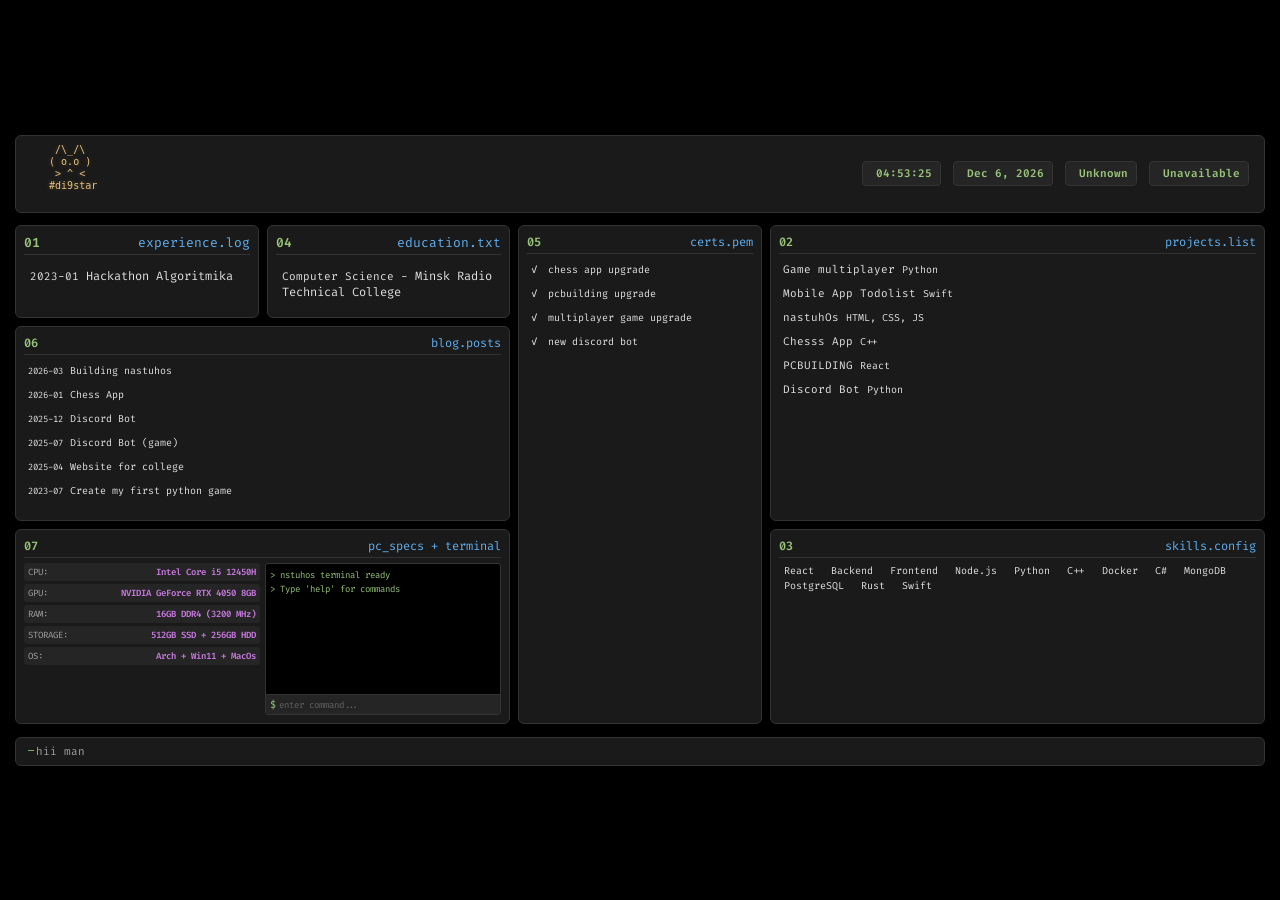
==== commit 459d41f3: "Update index.html" ====
--- a/di9star/index.html
+++ b/di9star/index.html
@@ -46,7 +46,8 @@
 
    
         <div class="parent">
-          
+
+            
             <div class="div1" data-project="1">
                 <div class="block-header">
                     <span class="block-number">01</span>
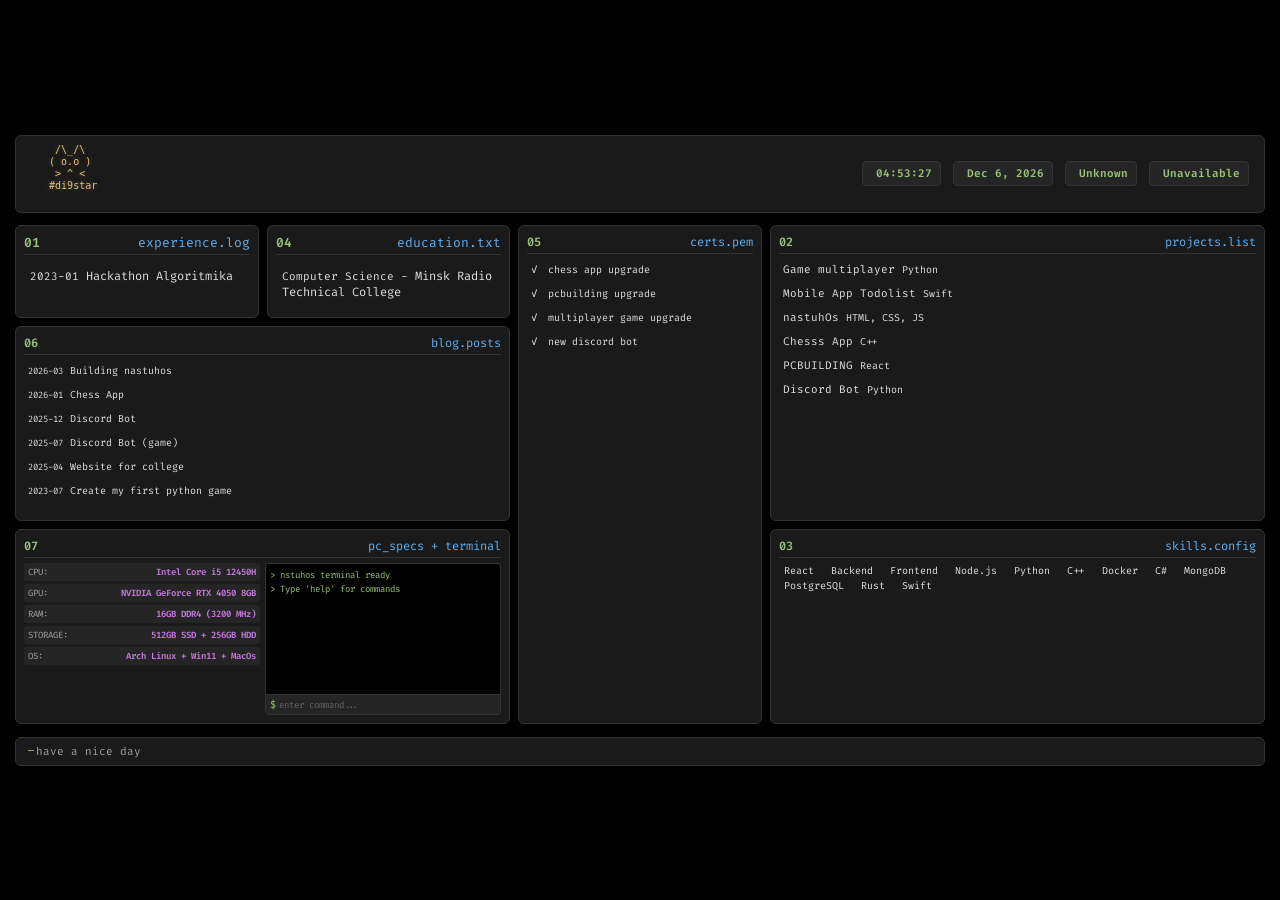
==== commit d83aa0a9: "Update index.html" ====
--- a/di9star/index.html
+++ b/di9star/index.html
@@ -226,7 +226,7 @@
                         </div>
                         <div class="spec-item">
                             <span class="spec-label">OS:</span>
-                            <span class="spec-value">Arch + Win11 + MacOs</span>
+                            <span class="spec-value">Arch Linux + Win11 + MacOs</span>
                         </div>
                     </div>
                     
@@ -247,7 +247,7 @@
 
      
         <div class="bottom-bar">
-            <span class="status-item">hii man</span>
+            <span class="status-item">have a nice day</span>
 
         </div>
     </div>
